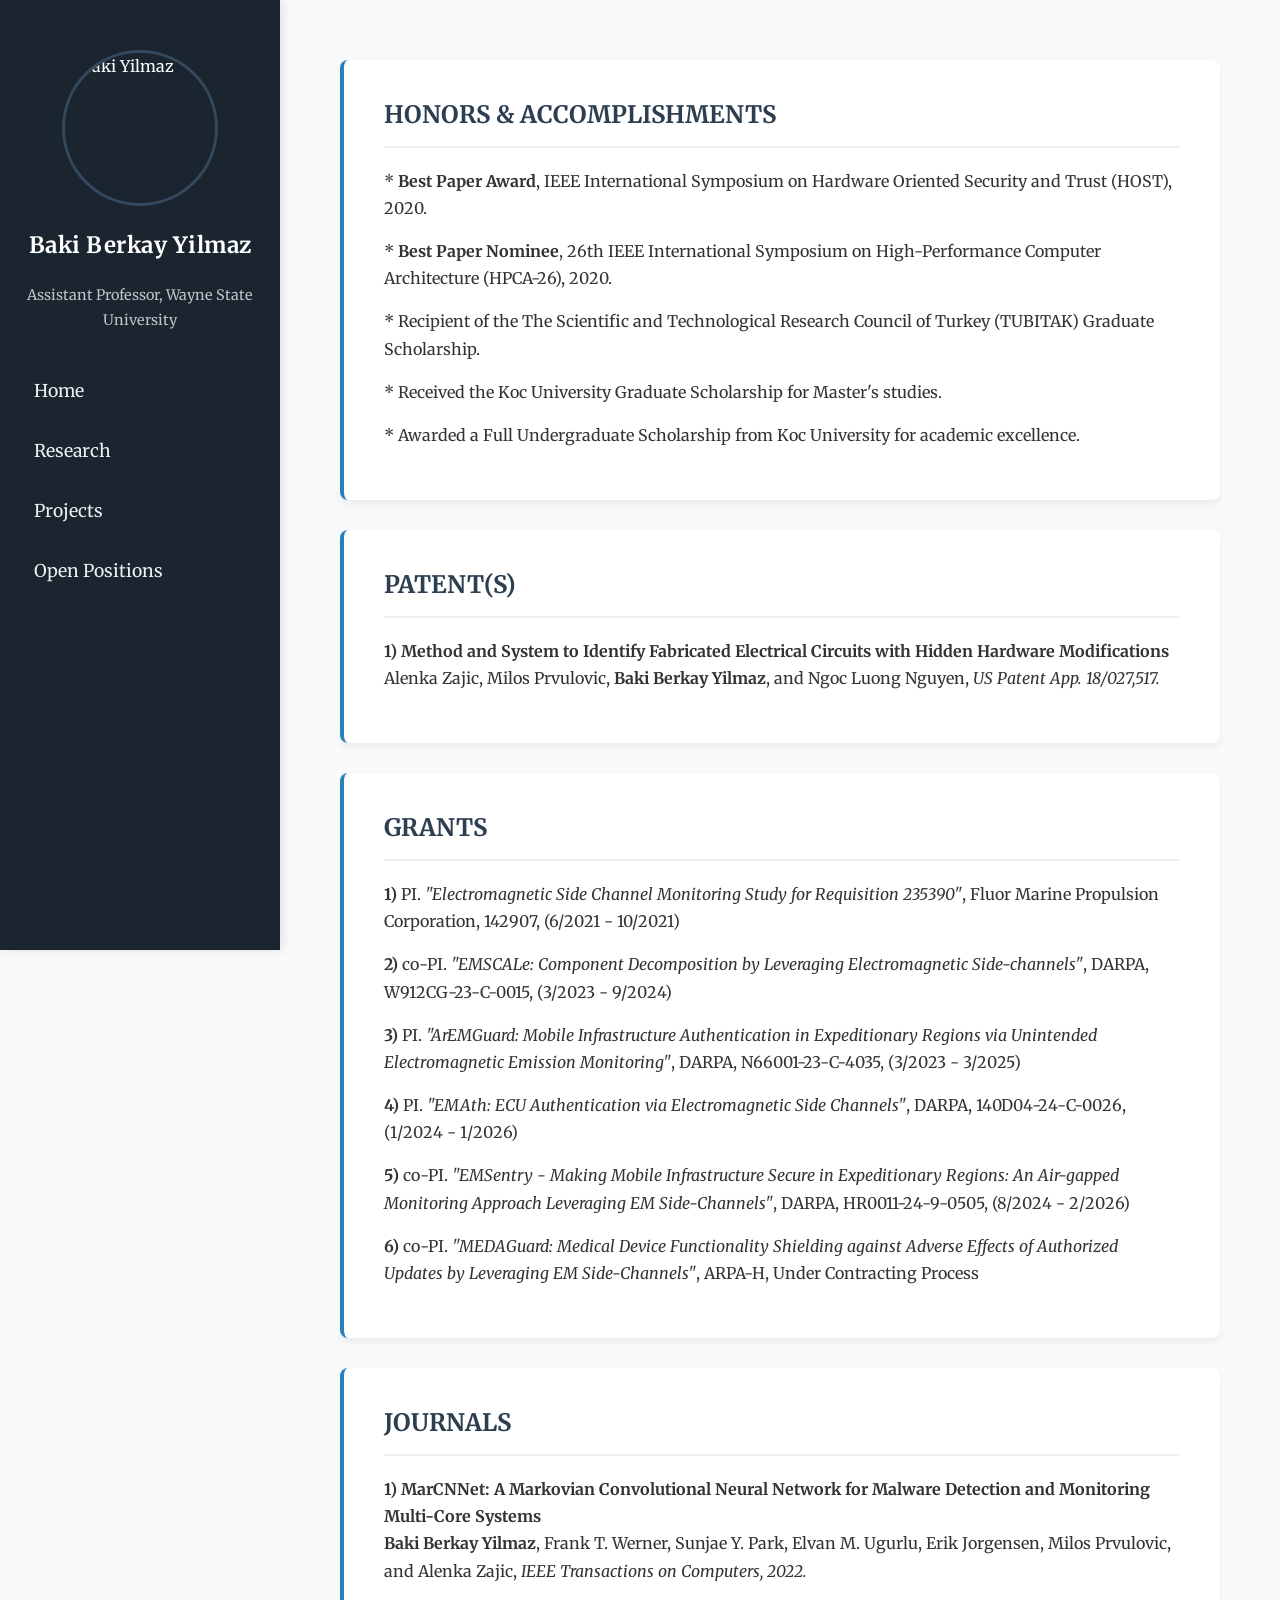
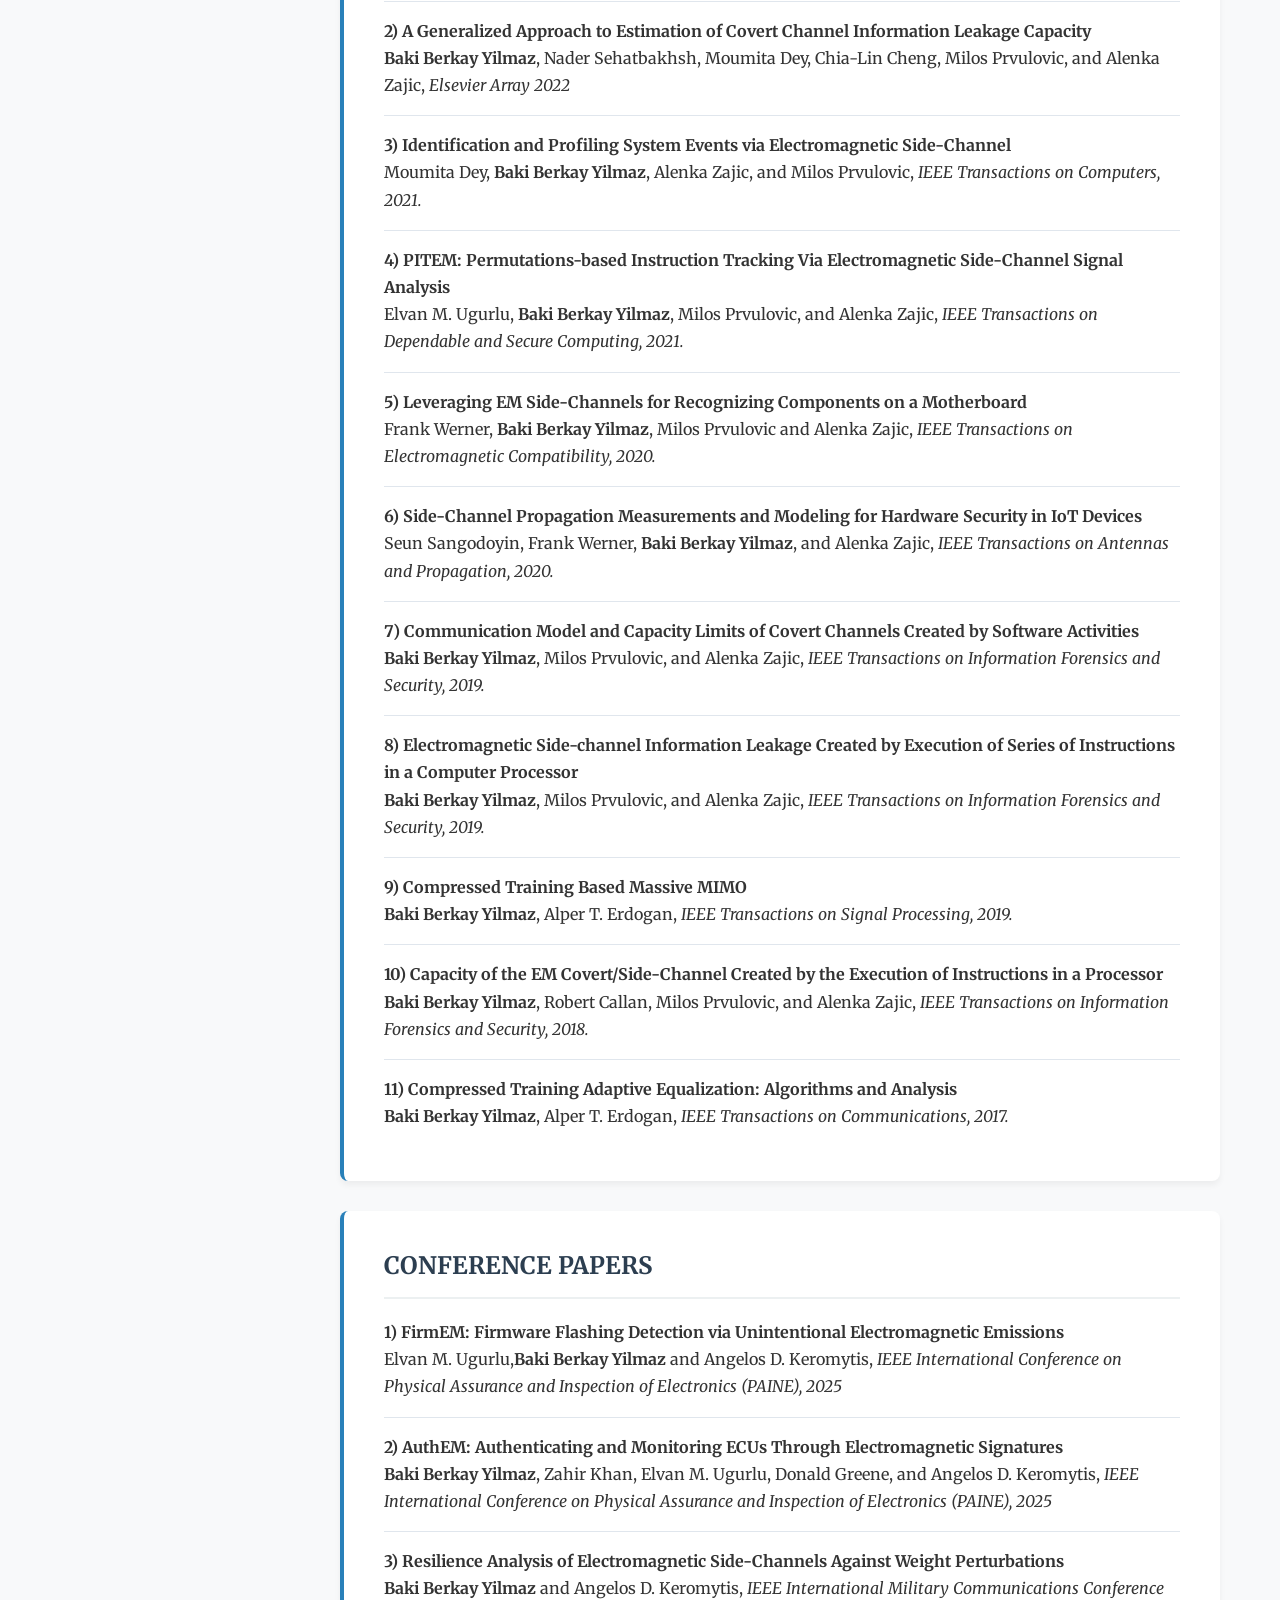
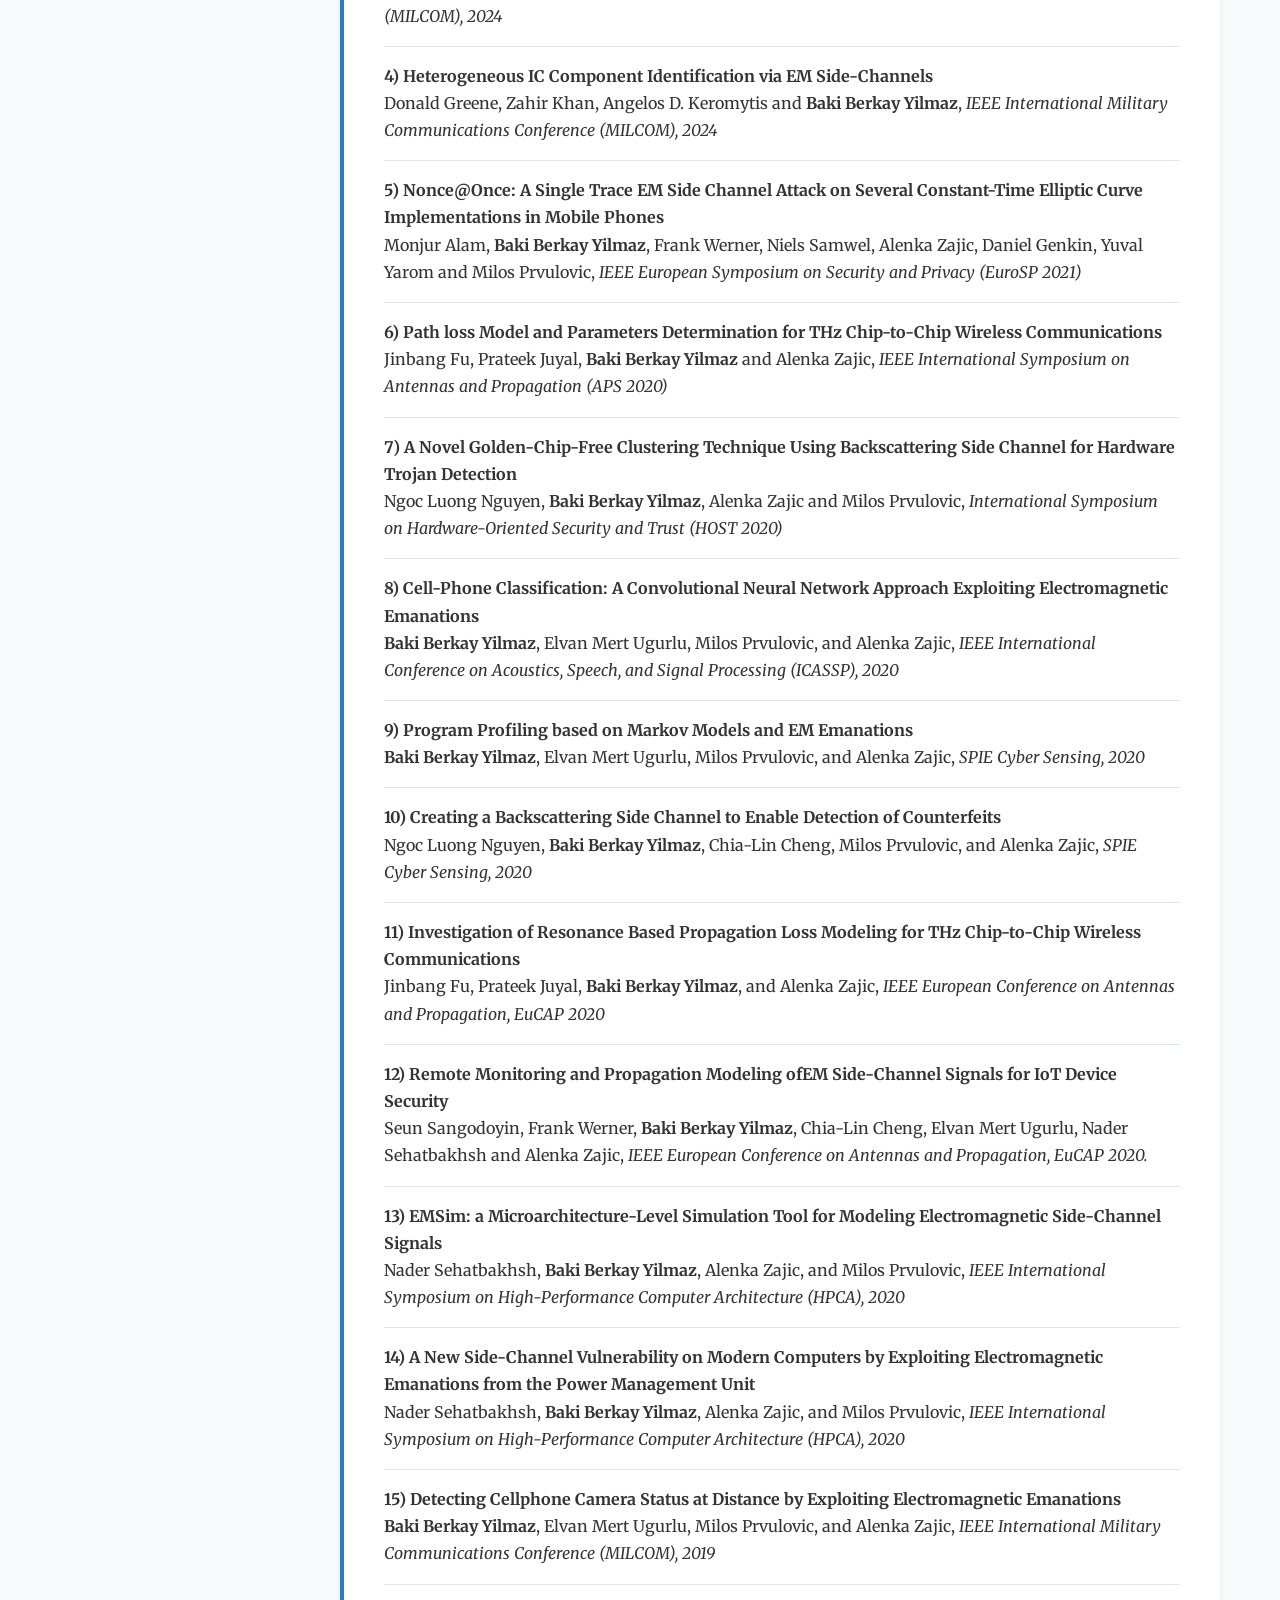
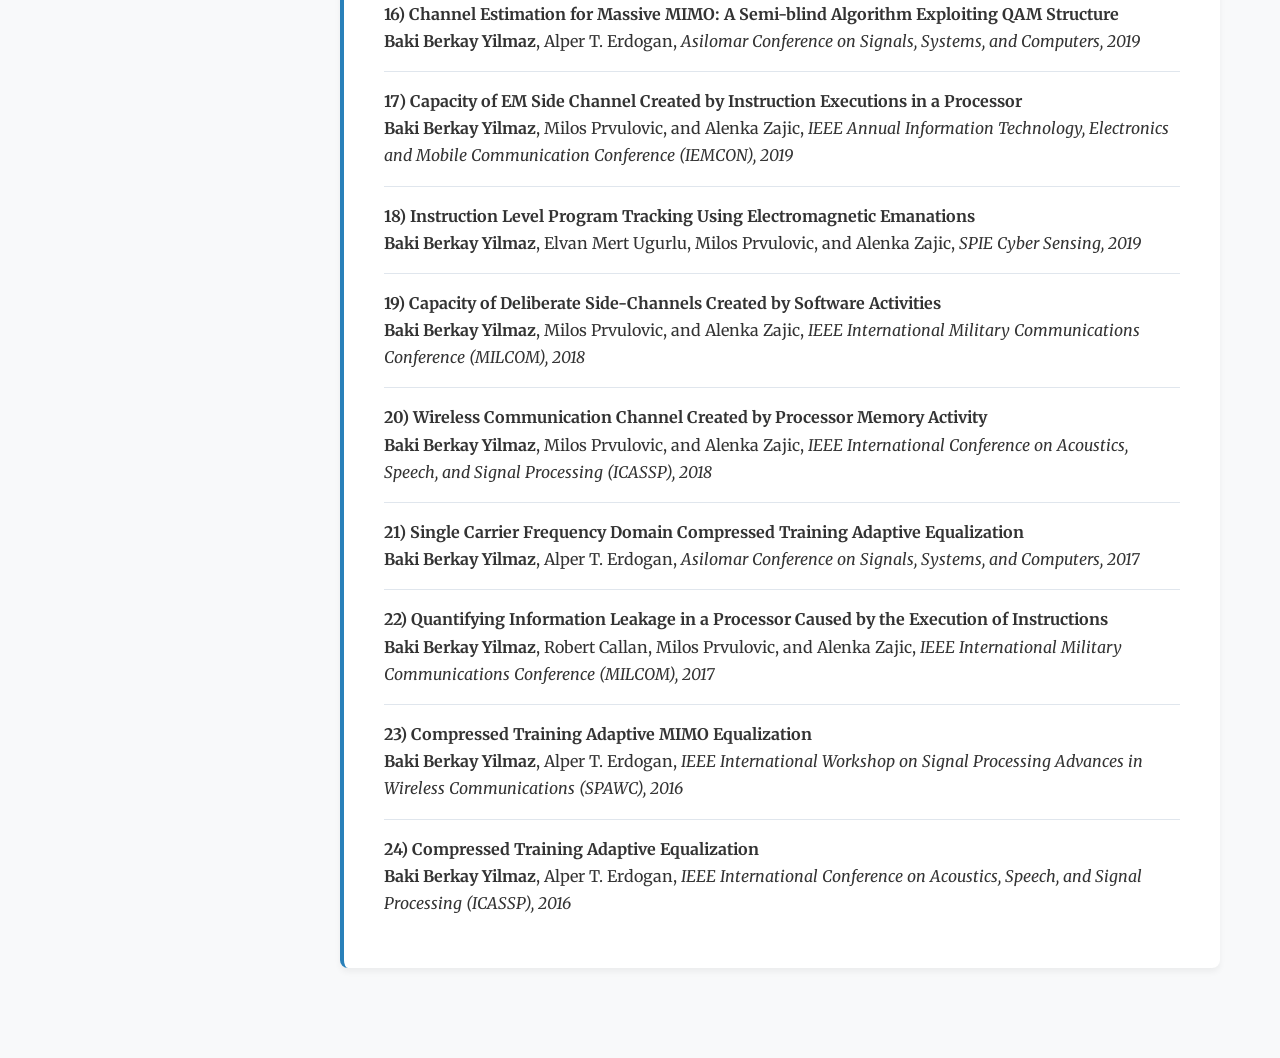
==== research.html @ e0aedc8e "Add initial files for the website" ====
<!DOCTYPE html>
<html lang="en">
<head>
    <meta charset="UTF-8">
    <meta name="viewport" content="width=device-width, initial-scale=1.0">
    <link href="https://fonts.googleapis.com/css2?family=Merriweather:ital,wght@0,300;0,400;0,700;0,900;1,300;1,400;1,700;1,900&display=swap" rel="stylesheet">
    <link rel="stylesheet" type="text/css" href="css/style.css">
    <title>Baki Berkay Yilmaz - Research</title>
</head>
<body>
    
    <div class="sidebar">
        <img src="images/img1.png" alt="Baki Yilmaz" class="sidebar-img">
        <h1>Baki Berkay Yilmaz</h1>
        <p>Assistant Professor, Wayne State University</p>
        <div class="nav-links">
            <a href="index.html">Home</a>
            <a href="research.html">Research</a>
            <a href="projects.html">Projects</a>
            <a href="phd_positions.html">Open Positions</a>
        </div>
    </div>

    <div class="content">
        
        <div class="card">
            <h2>HONORS & ACCOMPLISHMENTS</h2>
            <p> * <b>Best Paper Award</b>, IEEE International Symposium on Hardware Oriented Security and Trust (HOST), 2020.</p>
            <p> * <b>Best Paper Nominee</b>, 26th IEEE International Symposium on High-Performance Computer Architecture (HPCA-26), 2020.</p>
            <!-- <p> * Graduated 2nd in Industrial Engineering and in Electrical & Electronics Engineering.</p> -->
            <p> * Recipient of the The Scientific and Technological Research Council of Turkey (TUBITAK) Graduate Scholarship.</p>
            <!-- <p> * Ranked 256th out of over 1.8 million participants in the nationwide university entrance examination.</p> -->
            <p> * Received the Koc University Graduate Scholarship for Master's studies.</p>
            <p> * Awarded a Full Undergraduate Scholarship from Koc University for academic excellence.</p>
        </div>

        <div class="card">
            <h2>PATENT(S)</h2>
            <p><b>1) Method and System to Identify Fabricated Electrical Circuits with Hidden Hardware Modifications</b><br>
            Alenka Zajic, Milos Prvulovic, <b>Baki Berkay Yilmaz</b>, and Ngoc Luong Nguyen, <i>US Patent App. 18/027,517.</i></p>
        </div>

        <div class="card">
            <h2>GRANTS</h2>
            <p> <b>1)</b> PI. <i>"Electromagnetic Side Channel Monitoring Study for Requisition 235390"</i>, Fluor Marine Propulsion Corporation, 142907, (6/2021 - 10/2021)</p>
            <p> <b>2)</b> co-PI. <i>"EMSCALe: Component Decomposition by Leveraging Electromagnetic Side-channels"</i>, DARPA, W912CG-23-C-0015, (3/2023 - 9/2024)</p>
            <p> <b>3)</b> PI. <i>"ArEMGuard: Mobile Infrastructure Authentication in Expeditionary Regions via Unintended Electromagnetic Emission Monitoring"</i>, DARPA, N66001-23-C-4035, (3/2023 - 3/2025)</p>
            <p> <b>4)</b> PI. <i>"EMAth: ECU Authentication via Electromagnetic Side Channels"</i>, DARPA, 140D04-24-C-0026, (1/2024 - 1/2026)</p>
            <p> <b>5)</b> co-PI. <i>"EMSentry - Making Mobile Infrastructure Secure in Expeditionary Regions: An Air-gapped Monitoring Approach Leveraging EM Side-Channels"</i>, DARPA, HR0011-24-9-0505, (8/2024 - 2/2026)</p>
            <p> <b>6)</b> co-PI. <i>"MEDAGuard: Medical Device Functionality Shielding against Adverse Effects of Authorized Updates by Leveraging EM Side-Channels"</i>, ARPA-H, Under Contracting Process</p>
        </div>

        <div class="card">
            <h2>JOURNALS</h2>
            <p><b>1) MarCNNet: A Markovian Convolutional Neural Network for Malware Detection and Monitoring Multi-Core Systems</b><br><b>Baki Berkay Yilmaz</b>, Frank T. Werner, Sunjae Y. Park, Elvan M. Ugurlu, Erik Jorgensen, Milos Prvulovic, and Alenka Zajic, <i>IEEE Transactions on Computers, 2022.</i></p><hr>
            <p><b>2) A Generalized Approach to Estimation of Covert Channel Information Leakage Capacity</b><br><b>Baki Berkay Yilmaz</b>, Nader Sehatbakhsh, Moumita Dey, Chia-Lin Cheng, Milos Prvulovic, and Alenka Zajic, <i>Elsevier Array 2022</i></p><hr>
            <p><b>3) Identification and Profiling System Events via Electromagnetic Side-Channel</b><br>Moumita Dey, <b>Baki Berkay Yilmaz</b>, Alenka Zajic, and Milos Prvulovic, <i>IEEE Transactions on Computers, 2021.</i></p><hr>
            <p><b>4) PITEM: Permutations-based Instruction Tracking Via Electromagnetic Side-Channel Signal Analysis</b><br>Elvan M. Ugurlu, <b>Baki Berkay Yilmaz</b>, Milos Prvulovic, and Alenka Zajic, <i>IEEE Transactions on Dependable and Secure Computing, 2021.</i></p><hr>
            <p><b>5) Leveraging EM Side-Channels for Recognizing Components on a Motherboard</b><br>Frank Werner, <b>Baki Berkay Yilmaz</b>, Milos Prvulovic and Alenka Zajic, <i>IEEE Transactions on Electromagnetic Compatibility, 2020.</i></p><hr>
            <p><b>6) Side-Channel Propagation Measurements and Modeling for Hardware Security in IoT Devices</b><br>Seun Sangodoyin, Frank Werner, <b>Baki Berkay Yilmaz</b>, and Alenka Zajic, <i>IEEE Transactions on Antennas and Propagation, 2020.</i></p><hr>
            <p><b>7) Communication Model and Capacity Limits of Covert Channels Created by Software Activities</b><br><b>Baki Berkay Yilmaz</b>, Milos Prvulovic, and Alenka Zajic, <i>IEEE Transactions on Information Forensics and Security, 2019.</i></p><hr>
            <p><b>8) Electromagnetic Side-channel Information Leakage Created by Execution of Series of Instructions in a Computer Processor</b><br><b>Baki Berkay Yilmaz</b>, Milos Prvulovic, and Alenka Zajic, <i>IEEE Transactions on Information Forensics and Security, 2019.</i></p><hr>
            <p><b>9) Compressed Training Based Massive MIMO</b><br><b>Baki Berkay Yilmaz</b>, Alper T. Erdogan, <i>IEEE Transactions on Signal Processing, 2019.</i></p><hr>
            <p><b>10) Capacity of the EM Covert/Side-Channel Created by the Execution of Instructions in a Processor</b><br><b>Baki Berkay Yilmaz</b>, Robert Callan, Milos Prvulovic, and Alenka Zajic, <i>IEEE Transactions on Information Forensics and Security, 2018.</i></p><hr>
            <p><b>11) Compressed Training Adaptive Equalization: Algorithms and Analysis</b><br><b>Baki Berkay Yilmaz</b>, Alper T. Erdogan, <i>IEEE Transactions on Communications, 2017.</i></p>
        </div>
        
        <div class="card">
            <h2>CONFERENCE PAPERS</h2>
            <p><b>1) FirmEM: Firmware Flashing Detection via Unintentional Electromagnetic Emissions</b><br>Elvan M. Ugurlu,<b>Baki Berkay Yilmaz</b> and Angelos D. Keromytis, <i>IEEE International Conference on Physical Assurance and Inspection of Electronics (PAINE), 2025</i></p><hr>
            <p><b>2) AuthEM: Authenticating and Monitoring ECUs Through Electromagnetic Signatures</b><br><b>Baki Berkay Yilmaz</b>, Zahir Khan, Elvan M. Ugurlu, Donald Greene, and Angelos D. Keromytis, <i>IEEE International Conference on Physical Assurance and Inspection of Electronics (PAINE), 2025</i></p><hr>
            <p><b>3) Resilience Analysis of Electromagnetic Side-Channels Against Weight Perturbations</b><br><b>Baki Berkay Yilmaz</b> and Angelos D. Keromytis, <i>IEEE International Military Communications Conference (MILCOM), 2024</i></p><hr>
            <p><b>4) Heterogeneous IC Component Identification via EM Side-Channels</b><br>Donald Greene, Zahir Khan, Angelos D. Keromytis and <b>Baki Berkay Yilmaz</b>, <i>IEEE International Military Communications Conference (MILCOM), 2024</i></p><hr>
            <p><b>5) Nonce@Once: A Single Trace EM Side Channel Attack on Several Constant-Time Elliptic Curve Implementations in Mobile Phones</b><br>Monjur Alam, <b>Baki Berkay Yilmaz</b>, Frank Werner, Niels Samwel, Alenka Zajic, Daniel Genkin, Yuval Yarom and Milos Prvulovic, <i>IEEE European Symposium on Security and Privacy (EuroSP 2021)</i></p><hr>
            <p><b>6) Path loss Model and Parameters Determination for THz Chip-to-Chip Wireless Communications</b><br>Jinbang Fu, Prateek Juyal, <b>Baki Berkay Yilmaz</b> and Alenka Zajic, <i>IEEE International Symposium on Antennas and Propagation (APS 2020)</i></p><hr>
            <p><b>7) A Novel Golden-Chip-Free Clustering Technique Using Backscattering Side Channel for Hardware Trojan Detection</b><br>Ngoc Luong Nguyen, <b>Baki Berkay Yilmaz</b>, Alenka Zajic and Milos Prvulovic, <i>International Symposium on Hardware-Oriented Security and Trust (HOST 2020)</i></p><hr>
            <p><b>8) Cell-Phone Classification: A Convolutional Neural Network Approach Exploiting Electromagnetic Emanations</b><br><b>Baki Berkay Yilmaz</b>, Elvan Mert Ugurlu, Milos Prvulovic, and Alenka Zajic, <i>IEEE International Conference on Acoustics, Speech, and Signal Processing (ICASSP), 2020</i></p><hr>
            <p><b>9) Program Profiling based on Markov Models and EM Emanations</b><br><b>Baki Berkay Yilmaz</b>, Elvan Mert Ugurlu, Milos Prvulovic, and Alenka Zajic, <i>SPIE Cyber Sensing, 2020</i></p><hr>
            <p><b>10) Creating a Backscattering Side Channel to Enable Detection of Counterfeits</b><br>Ngoc Luong Nguyen, <b>Baki Berkay Yilmaz</b>, Chia-Lin Cheng, Milos Prvulovic, and Alenka Zajic, <i>SPIE Cyber Sensing, 2020</i></p><hr>
            <p><b>11) Investigation of Resonance Based Propagation Loss Modeling for THz Chip-to-Chip Wireless Communications</b><br>Jinbang Fu, Prateek Juyal, <b>Baki Berkay Yilmaz</b>, and Alenka Zajic, <i>IEEE European Conference on Antennas and Propagation, EuCAP 2020</i></p><hr>
            <p><b>12) Remote Monitoring and Propagation Modeling ofEM Side-Channel Signals for IoT Device Security</b><br>Seun Sangodoyin, Frank Werner, <b>Baki Berkay Yilmaz</b>, Chia-Lin Cheng, Elvan Mert Ugurlu, Nader Sehatbakhsh and Alenka Zajic, <i>IEEE European Conference on Antennas and Propagation, EuCAP 2020.</i></p><hr>
            <p><b>13) EMSim: a Microarchitecture-Level Simulation Tool for Modeling Electromagnetic Side-Channel Signals</b><br>Nader Sehatbakhsh, <b>Baki Berkay Yilmaz</b>, Alenka Zajic, and Milos Prvulovic, <i>IEEE International Symposium on High-Performance Computer Architecture (HPCA), 2020</i></p><hr>
            <p><b>14) A New Side-Channel Vulnerability on Modern Computers by Exploiting Electromagnetic Emanations from the Power Management Unit</b><br>Nader Sehatbakhsh, <b>Baki Berkay Yilmaz</b>, Alenka Zajic, and Milos Prvulovic, <i>IEEE International Symposium on High-Performance Computer Architecture (HPCA), 2020</i></p><hr>
            <p><b>15) Detecting Cellphone Camera Status at Distance by Exploiting Electromagnetic Emanations</b><br><b>Baki Berkay Yilmaz</b>, Elvan Mert Ugurlu, Milos Prvulovic, and Alenka Zajic, <i>IEEE International Military Communications Conference (MILCOM), 2019</i></p><hr>
            <p><b>16) Channel Estimation for Massive MIMO: A Semi-blind Algorithm Exploiting QAM Structure</b><br><b>Baki Berkay Yilmaz</b>, Alper T. Erdogan, <i>Asilomar Conference on Signals, Systems, and Computers, 2019</i></p><hr>
            <p><b>17) Capacity of EM Side Channel Created by Instruction Executions in a Processor</b><br><b>Baki Berkay Yilmaz</b>, Milos Prvulovic, and Alenka Zajic, <i>IEEE Annual Information Technology, Electronics and Mobile Communication Conference (IEMCON), 2019</i></p><hr>
            <p><b>18) Instruction Level Program Tracking Using Electromagnetic Emanations</b><br><b>Baki Berkay Yilmaz</b>, Elvan Mert Ugurlu, Milos Prvulovic, and Alenka Zajic, <i>SPIE Cyber Sensing, 2019</i></p><hr>
            <p><b>19) Capacity of Deliberate Side-Channels Created by Software Activities</b><br><b>Baki Berkay Yilmaz</b>, Milos Prvulovic, and Alenka Zajic, <i>IEEE International Military Communications Conference (MILCOM), 2018</i></p><hr>
            <p><b>20) Wireless Communication Channel Created by Processor Memory Activity</b><br><b>Baki Berkay Yilmaz</b>, Milos Prvulovic, and Alenka Zajic, <i>IEEE International Conference on Acoustics, Speech, and Signal Processing (ICASSP), 2018</i></p><hr>
            <p><b>21) Single Carrier Frequency Domain Compressed Training Adaptive Equalization</b><br><b>Baki Berkay Yilmaz</b>, Alper T. Erdogan, <i>Asilomar Conference on Signals, Systems, and Computers, 2017</i></p><hr>
            <p><b>22) Quantifying Information Leakage in a Processor Caused by the Execution of Instructions</b><br><b>Baki Berkay Yilmaz</b>, Robert Callan, Milos Prvulovic, and Alenka Zajic, <i>IEEE International Military Communications Conference (MILCOM), 2017</i></p><hr>
            <p><b>23) Compressed Training Adaptive MIMO Equalization</b><br><b>Baki Berkay Yilmaz</b>, Alper T. Erdogan, <i>IEEE International Workshop on Signal Processing Advances in Wireless Communications (SPAWC), 2016</i></p><hr>
            <p><b>24) Compressed Training Adaptive Equalization</b><br><b>Baki Berkay Yilmaz</b>, Alper T. Erdogan, <i>IEEE International Conference on Acoustics, Speech, and Signal Processing (ICASSP), 2016</i></p>
        </div>
    </div>
</body>
</html>
---- css/style.css ----
/* Professional Academic Theme */
body {
    font-family: 'Merriweather', serif;
    margin: 0;
    padding: 0;
    background-color: #f8f9fa;
    color: #333333;
    display: flex;
    line-height: 1.7;
}

a {
    color: #2980b9;
    text-decoration: none;
    transition: color 0.3s ease;
}

a:hover {
    color: #1a5276;
    text-decoration: underline;
}

/* Sidebar Navigation */
.sidebar {
    width: 280px;
    background-color: #1a252f;
    color: #ffffff;
    height: 100vh;
    position: fixed;
    display: flex;
    flex-direction: column;
    align-items: center;
    padding-top: 50px;
    box-shadow: 2px 0 10px rgba(0,0,0,0.1);
}

.sidebar-img {
    width: 150px;
    height: 150px;
    border-radius: 50%;
    object-fit: cover;
    border: 3px solid #34495e;
    margin-bottom: 20px;
}

.sidebar h1 {
    font-size: 1.4em;
    margin: 0 0 5px 0;
    text-align: center;
    letter-spacing: 0.5px;
}

.sidebar p {
    font-size: 0.9em;
    color: #bdc3c7;
    margin-bottom: 30px;
    text-align: center;
    padding: 0 20px;
}

.nav-links {
    display: flex;
    flex-direction: column;
    width: 100%;
}

.nav-links a {
    color: #ecf0f1;
    padding: 15px 30px;
    font-size: 1.1em;
    border-left: 4px solid transparent;
    transition: all 0.3s;
}

.nav-links a:hover, .nav-links a.active {
    background-color: #2c3e50;
    border-left: 4px solid #3498db;
    text-decoration: none;
}

/* Main Content Area */
.content {
    margin-left: 280px;
    padding: 60px;
    flex: 1;
    max-width: 900px;
}

.card {
    background: #ffffff;
    padding: 35px 40px;
    margin-bottom: 30px;
    border-radius: 8px;
    box-shadow: 0 4px 6px rgba(0, 0, 0, 0.05);
    border-left: 4px solid #2980b9;
}

h2, h3 {
    color: #2c3e50;
}

h2 {
    border-bottom: 2px solid #ecf0f1;
    padding-bottom: 10px;
    margin-top: 0;
}

.quote {
    font-size: 1.1em;
    color: #7f8c8d;
    font-style: italic;
    border-left: 4px solid #bdc3c7;
    padding-left: 15px;
    margin-bottom: 30px;
}

hr {
    border: 0;
    border-top: 1px solid #e0e6ed;
    margin: 15px 0;
}

/* Mobile Responsiveness */
@media screen and (max-width: 768px) {
    body {
        flex-direction: column;
    }
    .sidebar {
        width: 100%;
        height: auto;
        position: relative;
        padding: 30px 0;
    }
    .content {
        margin-left: 0;
        padding: 20px;
    }
}
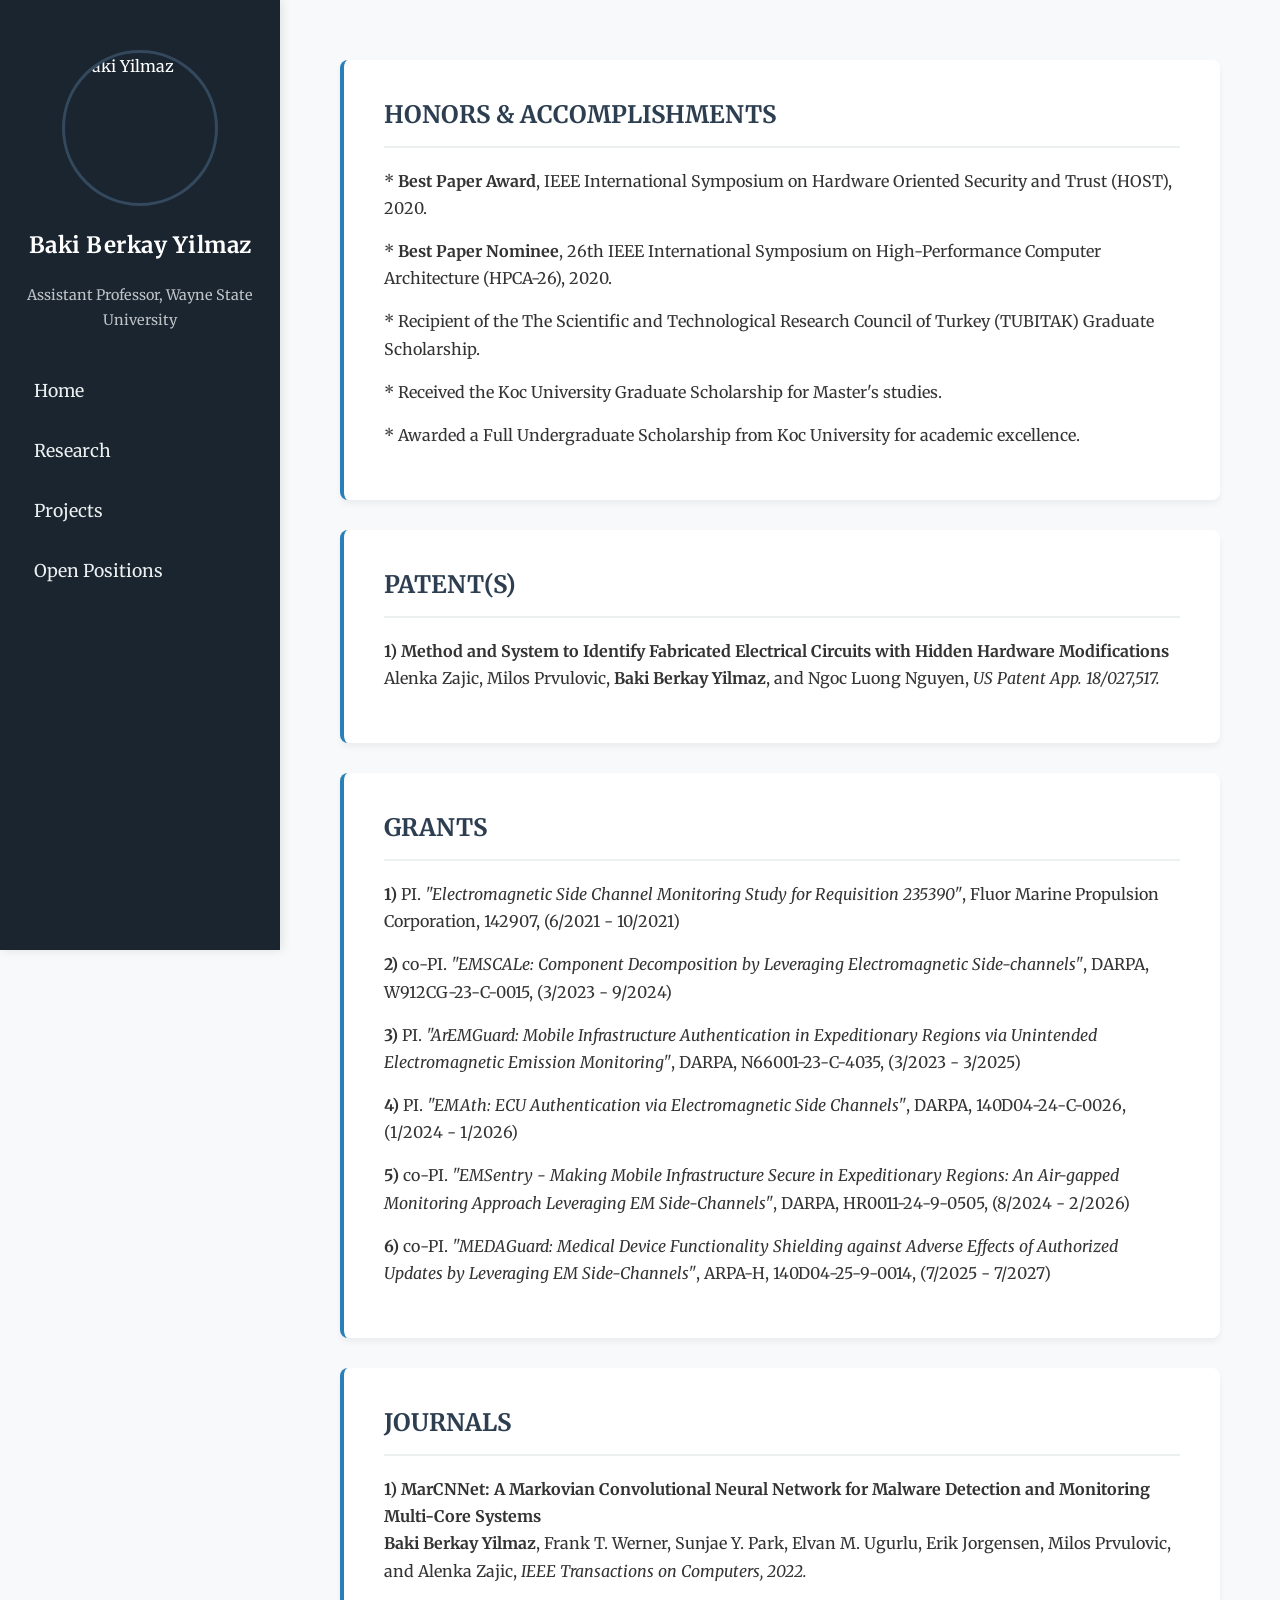
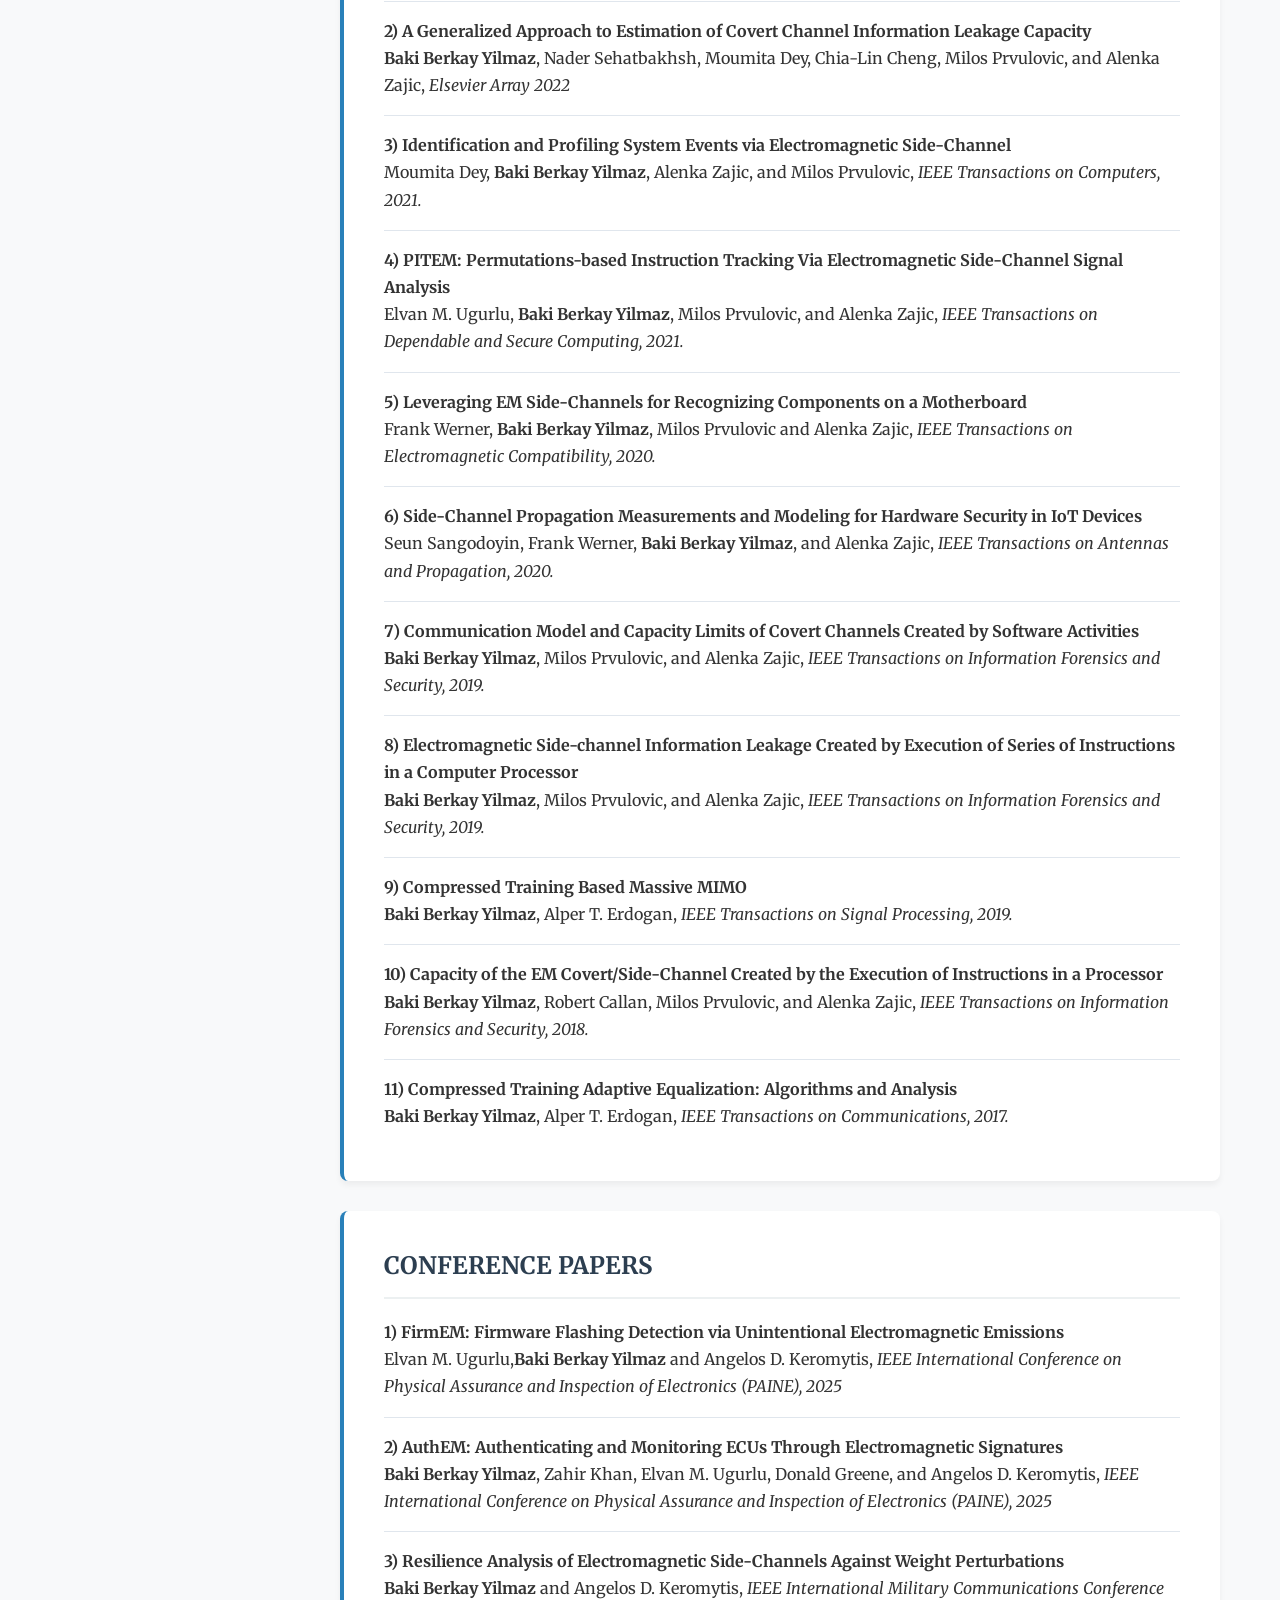
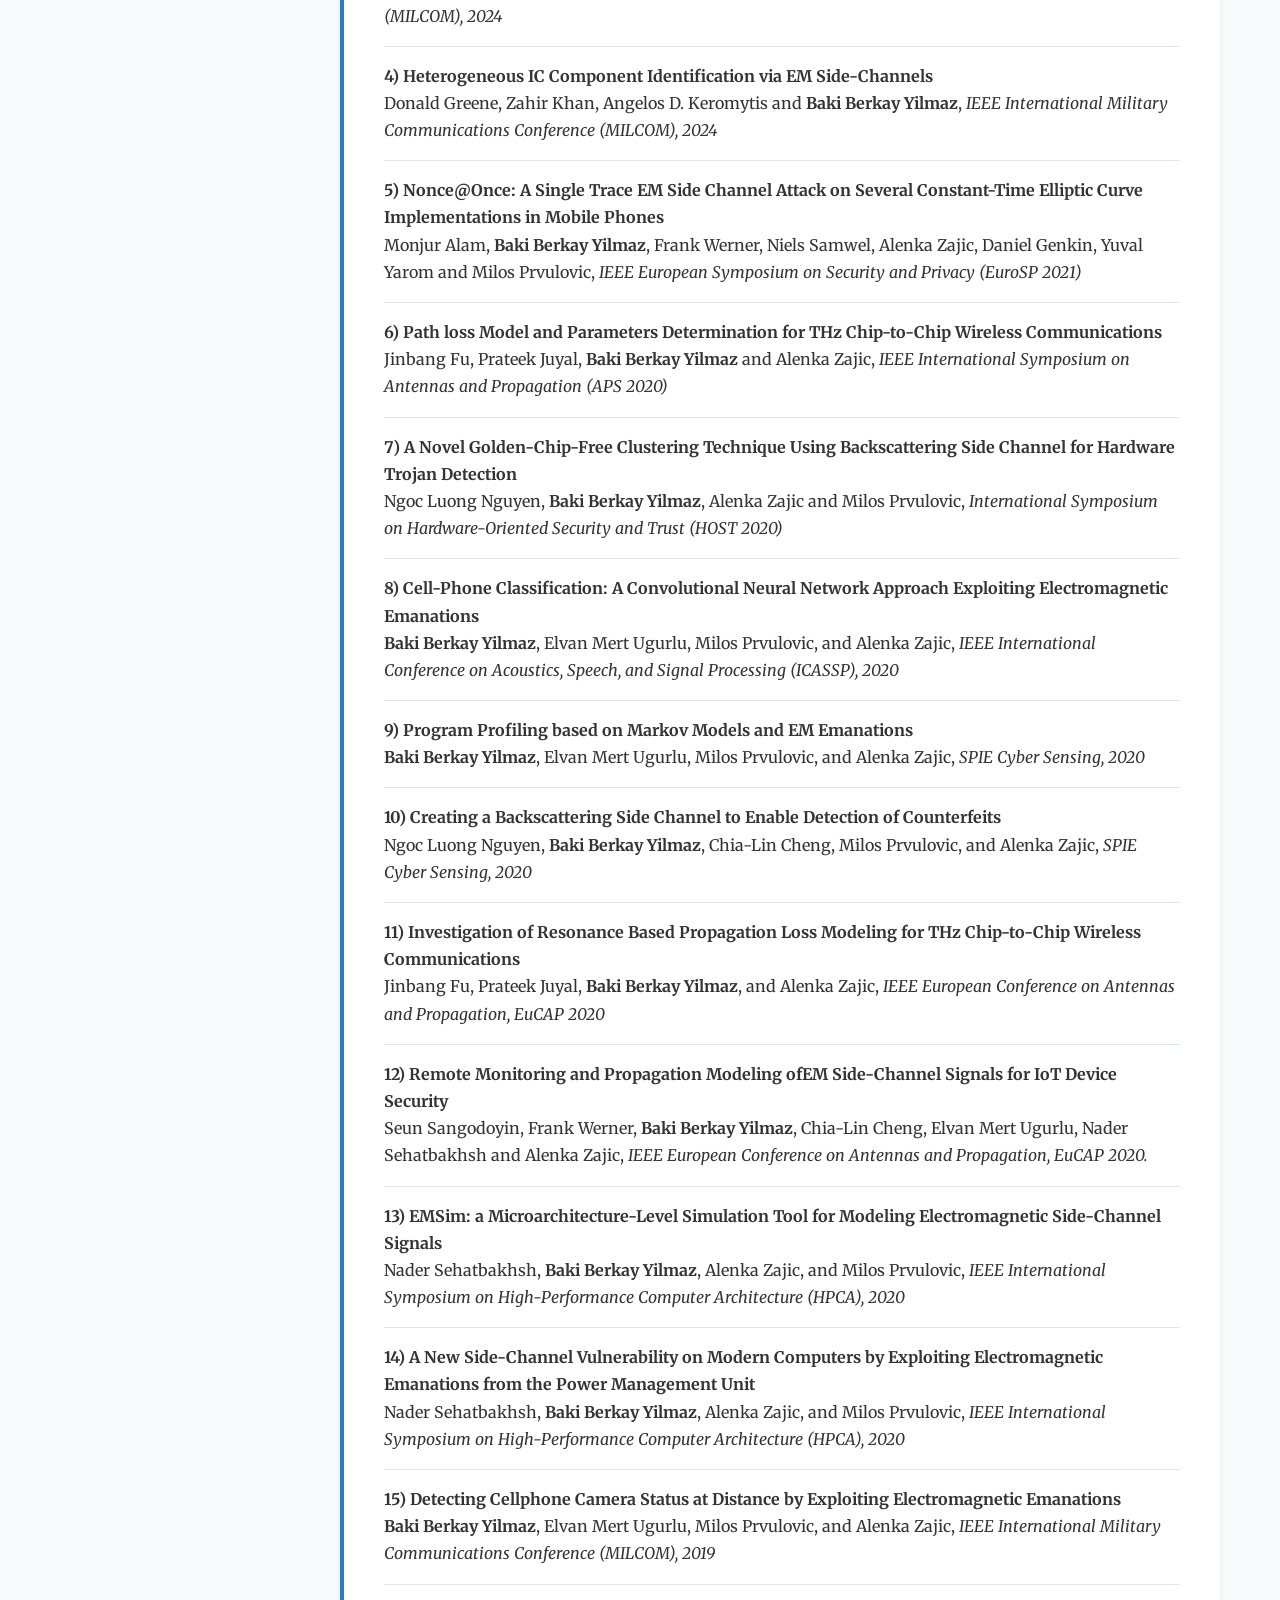
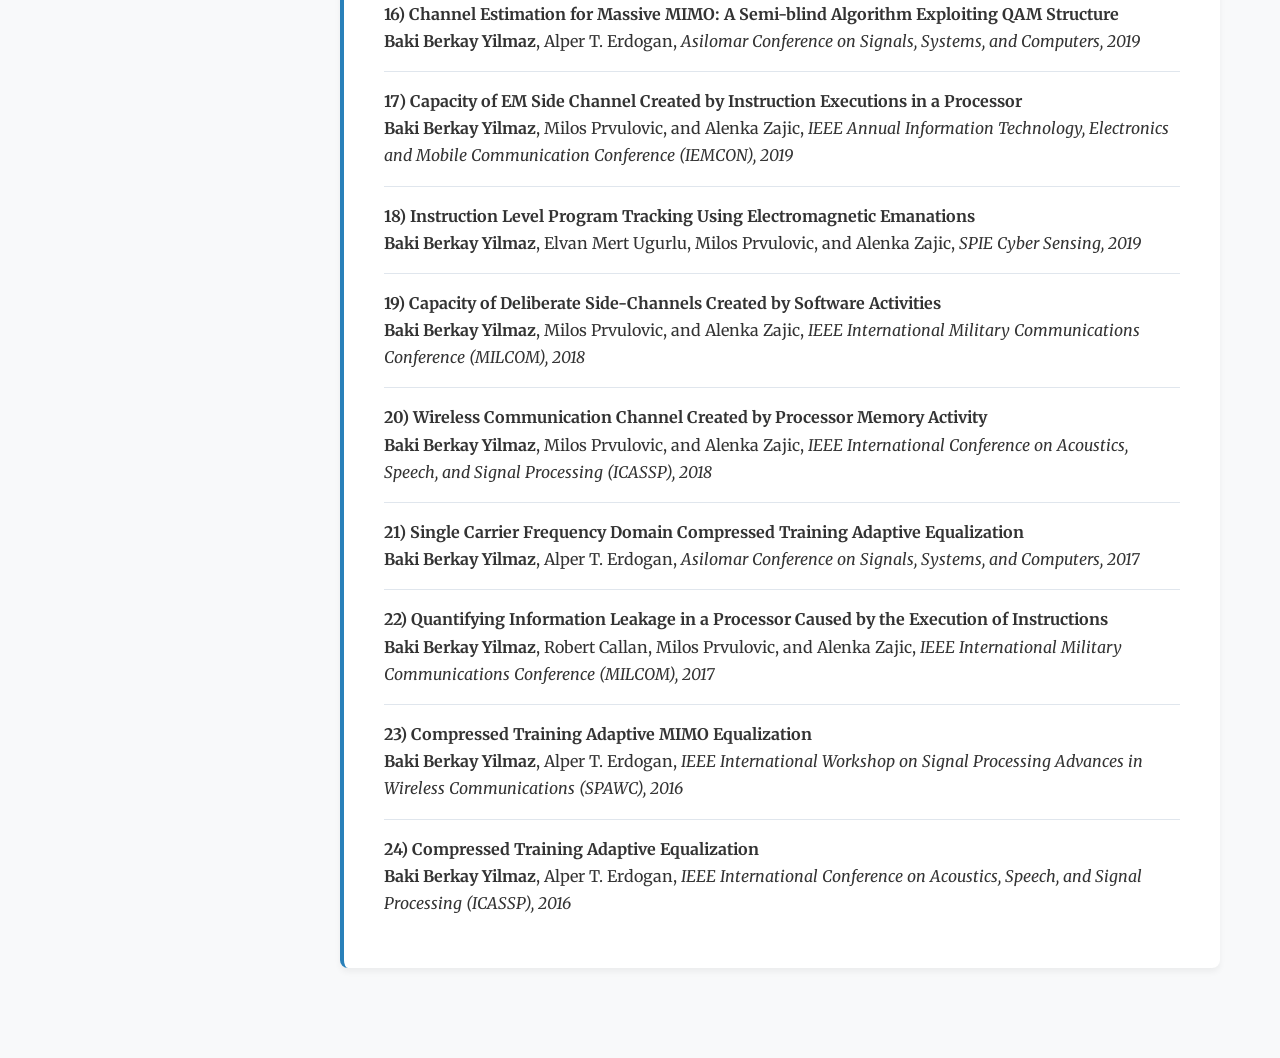
==== commit 18c905ae: "Update research.html for ARPA-H" ====
--- a/research.html
+++ b/research.html
@@ -47,7 +47,7 @@
             <p> <b>3)</b> PI. <i>"ArEMGuard: Mobile Infrastructure Authentication in Expeditionary Regions via Unintended Electromagnetic Emission Monitoring"</i>, DARPA, N66001-23-C-4035, (3/2023 - 3/2025)</p>
             <p> <b>4)</b> PI. <i>"EMAth: ECU Authentication via Electromagnetic Side Channels"</i>, DARPA, 140D04-24-C-0026, (1/2024 - 1/2026)</p>
             <p> <b>5)</b> co-PI. <i>"EMSentry - Making Mobile Infrastructure Secure in Expeditionary Regions: An Air-gapped Monitoring Approach Leveraging EM Side-Channels"</i>, DARPA, HR0011-24-9-0505, (8/2024 - 2/2026)</p>
-            <p> <b>6)</b> co-PI. <i>"MEDAGuard: Medical Device Functionality Shielding against Adverse Effects of Authorized Updates by Leveraging EM Side-Channels"</i>, ARPA-H, Under Contracting Process</p>
+            <p> <b>6)</b> co-PI. <i>"MEDAGuard: Medical Device Functionality Shielding against Adverse Effects of Authorized Updates by Leveraging EM Side-Channels"</i>, ARPA-H, 140D04-25-9-0014, (7/2025 - 7/2027)</p>
         </div>
 
         <div class="card">
@@ -94,4 +94,4 @@
         </div>
     </div>
 </body>
-</html>+</html>
